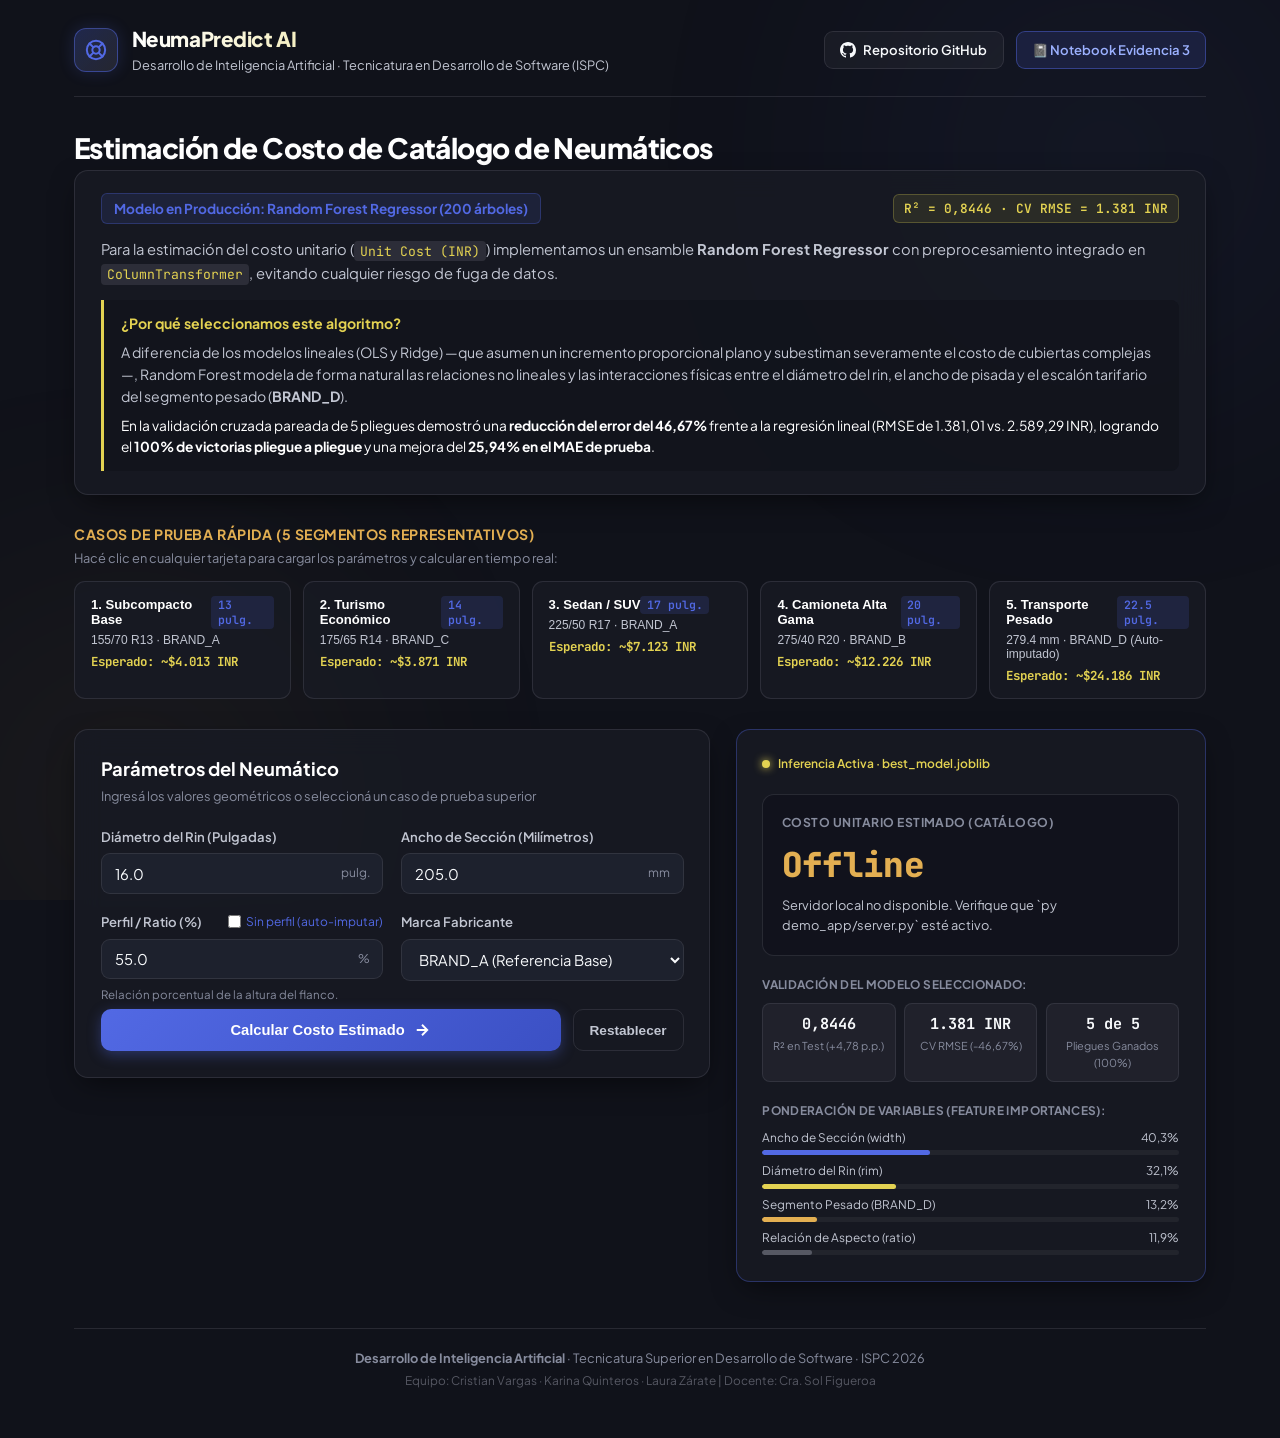
==== public/index.html @ 3ea04d49 "feat(deploy): anadir configuracion serverless y enrutamiento para despliegue en Vercel" ====
<!DOCTYPE html>
<html lang="es">
<head>
  <meta charset="UTF-8">
  <meta name="viewport" content="width=device-width, initial-scale=1.0">
  <title>Estimador de Costos de Neumáticos | Desarrollo de IA - ISPC</title>
  <meta name="description" content="Demostración interactiva en producción del modelo Random Forest Regressor para la estimación de costos unitarios de neumáticos de catálogo.">
  <link rel="stylesheet" href="style.css">
  <link rel="preconnect" href="https://fonts.googleapis.com">
  <link rel="preconnect" href="https://fonts.gstatic.com" crossorigin>
  <link href="https://fonts.googleapis.com/css2?family=Plus+Jakarta+Sans:wght@400;500;600;700;800&family=JetBrains+Mono:wght@400;600;700&display=swap" rel="stylesheet">
</head>
<body>
  <div class="app-background">
    <div class="ambient-glow glow-blue"></div>
    <div class="ambient-glow glow-gold"></div>
  </div>

  <div class="app-container">
    <!-- Barra Superior / Navegación -->
    <header class="navbar">
      <div class="brand-group">
        <div class="brand-badge">
          <svg width="22" height="22" viewBox="0 0 24 24" fill="none" stroke="currentColor" stroke-width="2.2" stroke-linecap="round" stroke-linejoin="round">
            <circle cx="12" cy="12" r="10"></circle>
            <circle cx="12" cy="12" r="4"></circle>
            <line x1="4.93" y1="4.93" x2="9.17" y2="9.17"></line>
            <line x1="14.83" y1="14.83" x2="19.07" y2="19.07"></line>
            <line x1="14.83" y1="9.17" x2="19.07" y2="4.93"></line>
            <line x1="4.93" y1="19.07" x2="9.17" y2="14.83"></line>
          </svg>
        </div>
        <div>
          <h1 class="nav-title">NeumaPredict AI</h1>
          <p class="nav-subtitle">Desarrollo de Inteligencia Artificial · Tecnicatura en Desarrollo de Software (ISPC)</p>
        </div>
      </div>
      <div class="nav-links">
        <a id="btn-github-repo" href="https://github.com/TeamYear3/Desarrollo-de-IA" target="_blank" rel="noopener" class="nav-btn btn-outline">
          <svg width="16" height="16" viewBox="0 0 24 24" fill="currentColor">
            <path d="M12 0C5.37 0 0 5.37 0 12c0 5.31 3.435 9.795 8.205 11.385.6.105.825-.255.825-.57 0-.285-.015-1.23-.015-2.235-3.015.555-3.795-.735-4.035-1.41-.135-.345-.72-1.41-1.23-1.695-.42-.225-1.02-.78-.015-.795.945-.015 1.62.87 1.845 1.23 1.08 1.815 2.805 1.305 3.495.99.105-.78.42-1.305.765-1.605-2.67-.3-5.46-1.335-5.46-5.925 0-1.305.465-2.385 1.23-3.225-.12-.3-.54-1.53.12-3.18 0 0 1.005-.315 3.3 1.23.96-.27 1.98-.405 3-.405s2.04.135 3 .405c2.295-1.56 3.3-1.23 3.3-1.23.66 1.65.24 2.88.12 3.18.765.84 1.23 1.905 1.23 3.225 0 4.605-2.805 5.625-5.475 5.925.435.375.81 1.095.81 2.22 0 1.605-.015 2.895-.015 3.3 0 .315.225.69.825.57A12.02 12.02 0 0024 12c0-6.63-5.37-12-12-12z"/>
          </svg>
          Repositorio GitHub
        </a>
        <a id="btn-notebook-link" href="https://github.com/TeamYear3/Desarrollo-de-IA/blob/main/notebooks/Evidencia_3_Optimizacion.ipynb" target="_blank" rel="noopener" class="nav-btn btn-highlight">
          📓 Notebook Evidencia 3
        </a>
      </div>
    </header>

    <!-- Sección Introductoria y Justificación del Modelo -->
    <section class="intro-section">
      <div class="intro-content">
        <h2 class="intro-title">Estimación de Costo de Catálogo de Neumáticos</h2>
        <div class="intro-card">
          <div class="intro-header">
            <span class="model-tag">Modelo en Producción: Random Forest Regressor (200 árboles)</span>
            <span class="metrics-tag">R² = 0,8446 · CV RMSE = 1.381 INR</span>
          </div>
          <p class="intro-text">
            Para la estimación del costo unitario (<span class="code-pill">Unit Cost (INR)</span>) implementamos un ensamble <strong>Random Forest Regressor</strong> con preprocesamiento integrado en <span class="code-pill">ColumnTransformer</span>, evitando cualquier riesgo de fuga de datos.
          </p>
          <div class="justification-box">
            <strong class="justification-title">¿Por qué seleccionamos este algoritmo?</strong>
            <p>
              A diferencia de los modelos lineales (OLS y Ridge) —que asumen un incremento proporcional plano y subestiman severamente el costo de cubiertas complejas—, Random Forest modela de forma natural las relaciones no lineales y las interacciones físicas entre el diámetro del rin, el ancho de pisada y el escalón tarifario del segmento pesado (<strong>BRAND_D</strong>).
            </p>
            <p class="justification-highlight">
              En la validación cruzada pareada de 5 pliegues demostró una <strong>reducción del error del 46,67%</strong> frente a la regresión lineal (RMSE de 1.381,01 vs. 2.589,29 INR), logrando el <strong>100% de victorias pliegue a pliegue</strong> y una mejora del <strong>25,94% en el MAE de prueba</strong>.
            </p>
          </div>
        </div>
      </div>
    </section>

    <!-- Casos de Prueba Rápida (5 Presets) -->
    <section class="presets-section">
      <div class="presets-header">
        <span class="presets-title">Casos de Prueba Rápida (5 Segmentos Representativos)</span>
        <span class="presets-subtitle">Hacé clic en cualquier tarjeta para cargar los parámetros y calcular en tiempo real:</span>
      </div>
      <div class="presets-grid">
        <!-- Preset 1: 13" Turismo Subcompacto -->
        <button id="preset-1" type="button" class="preset-card" data-rim="13" data-width="155" data-ratio="70" data-brand="BRAND_A">
          <div class="preset-top">
            <span class="preset-name">1. Subcompacto Base</span>
            <span class="preset-rim">13 pulg.</span>
          </div>
          <div class="preset-specs">155/70 R13 · BRAND_A</div>
          <div class="preset-cost">Esperado: ~$4.013 INR</div>
        </button>

        <!-- Preset 2: 14" Turismo Económico -->
        <button id="preset-2" type="button" class="preset-card" data-rim="14" data-width="175" data-ratio="65" data-brand="BRAND_C">
          <div class="preset-top">
            <span class="preset-name">2. Turismo Económico</span>
            <span class="preset-rim">14 pulg.</span>
          </div>
          <div class="preset-specs">175/65 R14 · BRAND_C</div>
          <div class="preset-cost">Esperado: ~$3.871 INR</div>
        </button>

        <!-- Preset 3: 17" Sedan / SUV Confort -->
        <button id="preset-3" type="button" class="preset-card" data-rim="17" data-width="225" data-ratio="50" data-brand="BRAND_A">
          <div class="preset-top">
            <span class="preset-name">3. Sedan / SUV</span>
            <span class="preset-rim">17 pulg.</span>
          </div>
          <div class="preset-specs">225/50 R17 · BRAND_A</div>
          <div class="preset-cost">Esperado: ~$7.123 INR</div>
        </button>

        <!-- Preset 4: 20" Camioneta Alta Gama -->
        <button id="preset-4" type="button" class="preset-card" data-rim="20" data-width="275" data-ratio="40" data-brand="BRAND_B">
          <div class="preset-top">
            <span class="preset-name">4. Camioneta Alta Gama</span>
            <span class="preset-rim">20 pulg.</span>
          </div>
          <div class="preset-specs">275/40 R20 · BRAND_B</div>
          <div class="preset-cost">Esperado: ~$12.226 INR</div>
        </button>

        <!-- Preset 5: 22.5" Transporte Pesado / Carga -->
        <button id="preset-5" type="button" class="preset-card" data-rim="22.5" data-width="279.4" data-ratio="" data-brand="BRAND_D">
          <div class="preset-top">
            <span class="preset-name">5. Transporte Pesado</span>
            <span class="preset-rim">22.5 pulg.</span>
          </div>
          <div class="preset-specs">279.4 mm · BRAND_D (Auto-imputado)</div>
          <div class="preset-cost">Esperado: ~$24.186 INR</div>
        </button>
      </div>
    </section>

    <!-- Contenido Principal: Formulario y Panel de Resultados -->
    <main class="main-layout">
      <!-- Tarjeta Formulario -->
      <div class="panel form-panel">
        <div class="panel-header">
          <h3 class="panel-title">Parámetros del Neumático</h3>
          <p class="panel-desc">Ingresá los valores geométricos o seleccioná un caso de prueba superior</p>
        </div>

        <form id="prediction-form" class="prediction-form">
          <div class="form-grid">
            <!-- Diámetro del Rin -->
            <div class="field-group">
              <label for="input-rim" class="field-label">
                Diámetro del Rin (Pulgadas)
              </label>
              <div class="field-input-box">
                <input type="number" id="input-rim" name="rim" step="0.5" min="10" max="30" value="16.0" required class="input-control">
                <span class="input-unit">pulg.</span>
              </div>
            </div>

            <!-- Ancho de Sección -->
            <div class="field-group">
              <label for="input-width" class="field-label">
                Ancho de Sección (Milímetros)
              </label>
              <div class="field-input-box">
                <input type="number" id="input-width" name="width" step="0.1" min="100" max="400" value="205.0" required class="input-control">
                <span class="input-unit">mm</span>
              </div>
            </div>

            <!-- Perfil / Aspect Ratio -->
            <div class="field-group">
              <div class="field-label-row">
                <label for="input-ratio" class="field-label">Perfil / Ratio (%)</label>
                <label class="auto-ratio-check">
                  <input type="checkbox" id="chk-auto-ratio"> Sin perfil (auto-imputar)
                </label>
              </div>
              <div class="field-input-box">
                <input type="number" id="input-ratio" name="ratio" step="1" min="20" max="100" value="55.0" class="input-control">
                <span class="input-unit">%</span>
              </div>
              <span id="ratio-hint" class="field-hint">Relación porcentual de la altura del flanco.</span>
            </div>

            <!-- Marca Fabricante -->
            <div class="field-group">
              <label for="select-brand" class="field-label">Marca Fabricante</label>
              <div class="field-input-box">
                <select id="select-brand" name="brand" class="select-control" required>
                  <option value="BRAND_A">BRAND_A (Referencia Base)</option>
                  <option value="BRAND_B">BRAND_B (Comercial Estándar)</option>
                  <option value="BRAND_C">BRAND_C (Económico Urbano)</option>
                  <option value="BRAND_D">BRAND_D (Industrial / Pesado)</option>
                </select>
              </div>
            </div>
          </div>

          <div class="form-buttons">
            <button id="btn-submit" type="submit" class="btn-calculate">
              <span class="btn-text">Calcular Costo Estimado</span>
              <svg width="18" height="18" viewBox="0 0 24 24" fill="none" stroke="currentColor" stroke-width="2.5">
                <path d="M5 12h14M12 5l7 7-7 7"/>
              </svg>
            </button>
            <button id="btn-reset" type="button" class="btn-reset">Restablecer</button>
          </div>
        </form>
      </div>

      <!-- Tarjeta Resultados -->
      <div id="result-panel" class="panel result-panel">
        <div class="result-status">
          <span class="status-dot"></span>
          <span class="status-label">Inferencia Activa · best_model.joblib</span>
        </div>

        <div class="price-display-card">
          <span class="price-label">Costo Unitario Estimado (Catálogo)</span>
          <div class="price-value-row">
            <span id="result-price" class="price-value">$6,016.24 INR</span>
          </div>
          <p id="result-specs-summary" class="specs-summary">
            Neumático 205/55 R16 · Fabricante BRAND_A
          </p>
        </div>

        <!-- Métricas Clave de Validación -->
        <div class="metrics-panel">
          <div class="metrics-title">Validación del Modelo Seleccionado:</div>
          <div class="metrics-row">
            <div class="metric-card">
              <span class="metric-number">0,8446</span>
              <span class="metric-caption">R² en Test (+4,78 p.p.)</span>
            </div>
            <div class="metric-card">
              <span class="metric-number">1.381 INR</span>
              <span class="metric-caption">CV RMSE (-46,67%)</span>
            </div>
            <div class="metric-card">
              <span class="metric-number">5 de 5</span>
              <span class="metric-caption">Pliegues Ganados (100%)</span>
            </div>
          </div>
        </div>

        <!-- Importancia de Factores -->
        <div class="factors-section">
          <div class="factors-title">Ponderación de Variables (Feature Importances):</div>
          <div class="factors-list">
            <div class="factor-item">
              <div class="factor-header"><span>Ancho de Sección (width)</span><span>40,3%</span></div>
              <div class="factor-bar-bg"><div class="factor-bar-fill fill-blue" style="width: 40.3%;"></div></div>
            </div>
            <div class="factor-item">
              <div class="factor-header"><span>Diámetro del Rin (rim)</span><span>32,1%</span></div>
              <div class="factor-bar-bg"><div class="factor-bar-fill fill-gold" style="width: 32.1%;"></div></div>
            </div>
            <div class="factor-item">
              <div class="factor-header"><span>Segmento Pesado (BRAND_D)</span><span>13,2%</span></div>
              <div class="factor-bar-bg"><div class="factor-bar-fill fill-ochre" style="width: 13.2%;"></div></div>
            </div>
            <div class="factor-item">
              <div class="factor-header"><span>Relación de Aspecto (ratio)</span><span>11,9%</span></div>
              <div class="factor-bar-bg"><div class="factor-bar-fill fill-slate" style="width: 11.9%;"></div></div>
            </div>
          </div>
        </div>
      </div>
    </main>

    <!-- Pie Institucional -->
    <footer class="app-footer">
      <p><strong>Desarrollo de Inteligencia Artificial</strong> · Tecnicatura Superior en Desarrollo de Software · ISPC 2026</p>
      <p class="footer-names">Equipo: Cristian Vargas · Karina Quinteros · Laura Zárate | Docente: Cra. Sol Figueroa</p>
    </footer>
  </div>

  <script src="app.js"></script>
</body>
</html>
---- public/style.css ----
/* ==========================================================================
   NeumaPredict AI - Design System con Paleta Oficial del Proyecto
   Colores del Usuario: #5269E4, #E3D252, #E3AF52, #565863, #636256
   ISPC - Tecnicatura Superior en Desarrollo de Software
   ========================================================================== */

:root {
  /* Paleta Provista por el Usuario */
  --color-blue: #5269E4;
  --color-gold: #E3D252;
  --color-ochre: #E3AF52;
  --color-slate: #565863;
  --color-charcoal: #636256;

  /* Superficies y Fondos */
  --bg-base: #10121a;
  --bg-card: rgba(24, 27, 36, 0.85);
  --bg-card-hover: rgba(32, 36, 48, 0.95);
  --bg-card-solid: #181b24;
  --bg-input: #1d212d;

  /* Bordes */
  --border-light: rgba(86, 88, 99, 0.35);
  --border-hover: rgba(82, 105, 228, 0.6);
  --border-accent: rgba(227, 210, 82, 0.4);

  /* Tipografía */
  --text-primary: #f8fafc;
  --text-secondary: #c2c6d2;
  --text-tertiary: #878c9e;

  /* Fuentes */
  --font-sans: 'Plus Jakarta Sans', system-ui, -apple-system, sans-serif;
  --font-mono: 'JetBrains Mono', monospace;

  /* Sombras y Luces */
  --shadow-card: 0 10px 30px -8px rgba(0, 0, 0, 0.6);
  --glow-blue: 0 0 25px rgba(82, 105, 228, 0.25);
  --glow-gold: 0 0 25px rgba(227, 210, 82, 0.2);

  /* Transición */
  --transition: 0.22s cubic-bezier(0.4, 0, 0.2, 1);
}

/* Reset Global */
*, *::before, *::after {
  box-sizing: border-box;
  margin: 0;
  padding: 0;
}

body {
  font-family: var(--font-sans);
  background-color: var(--bg-base);
  color: var(--text-primary);
  line-height: 1.55;
  min-height: 100vh;
  position: relative;
  overflow-x: hidden;
  -webkit-font-smoothing: antialiased;
}

/* Fondo Ambiental con Luces Suaves */
.app-background {
  position: fixed;
  inset: 0;
  pointer-events: none;
  z-index: 0;
  overflow: hidden;
}

.ambient-glow {
  position: absolute;
  border-radius: 50%;
  filter: blur(140px);
  opacity: 0.16;
}

.glow-blue {
  width: 550px;
  height: 550px;
  background: radial-gradient(circle, var(--color-blue) 0%, transparent 70%);
  top: -120px;
  right: -100px;
}

.glow-gold {
  width: 500px;
  height: 500px;
  background: radial-gradient(circle, var(--color-ochre) 0%, transparent 70%);
  bottom: -150px;
  left: -120px;
}

/* Contenedor */
.app-container {
  position: relative;
  z-index: 1;
  max-width: 1180px;
  margin: 0 auto;
  padding: 1.5rem 1.5rem 3rem;
  display: flex;
  flex-direction: column;
  gap: 1.85rem;
}

/* Navbar */
.navbar {
  display: flex;
  align-items: center;
  justify-content: space-between;
  flex-wrap: wrap;
  gap: 1rem;
  padding-bottom: 1.25rem;
  border-bottom: 1px solid var(--border-light);
}

.brand-group {
  display: flex;
  align-items: center;
  gap: 0.85rem;
}

.brand-badge {
  width: 44px;
  height: 44px;
  border-radius: 12px;
  background: linear-gradient(135deg, rgba(82, 105, 228, 0.25), rgba(86, 88, 99, 0.3));
  border: 1px solid rgba(82, 105, 228, 0.5);
  display: flex;
  align-items: center;
  justify-content: center;
  color: var(--color-blue);
  box-shadow: 0 0 16px rgba(82, 105, 228, 0.2);
}

.nav-title {
  font-size: 1.28rem;
  font-weight: 800;
  letter-spacing: -0.02em;
  background: linear-gradient(to right, #ffffff, var(--color-gold));
  -webkit-background-clip: text;
  -webkit-text-fill-color: transparent;
}

.nav-subtitle {
  font-size: 0.8rem;
  color: var(--text-secondary);
}

.nav-links {
  display: flex;
  align-items: center;
  gap: 0.75rem;
}

.nav-btn {
  display: inline-flex;
  align-items: center;
  gap: 0.45rem;
  padding: 0.5rem 0.95rem;
  border-radius: 9px;
  font-size: 0.82rem;
  font-weight: 600;
  text-decoration: none;
  transition: var(--transition);
}

.btn-outline {
  color: var(--text-primary);
  background: rgba(255, 255, 255, 0.04);
  border: 1px solid var(--border-light);
}

.btn-outline:hover {
  background: rgba(255, 255, 255, 0.08);
  border-color: var(--color-slate);
  transform: translateY(-1px);
}

.btn-highlight {
  background: rgba(82, 105, 228, 0.15);
  border: 1px solid rgba(82, 105, 228, 0.45);
  color: #9cb1ff;
}

.btn-highlight:hover {
  background: rgba(82, 105, 228, 0.28);
  border-color: var(--color-blue);
  color: #ffffff;
  transform: translateY(-1px);
}

/* Sección Introductoria */
.intro-section {
  display: flex;
  flex-direction: column;
  gap: 0.85rem;
}

.intro-title {
  font-size: 1.75rem;
  font-weight: 800;
  letter-spacing: -0.02em;
  color: #ffffff;
}

.intro-card {
  background: var(--bg-card);
  backdrop-filter: blur(14px);
  border: 1px solid var(--border-light);
  border-radius: 14px;
  padding: 1.4rem 1.6rem;
  display: flex;
  flex-direction: column;
  gap: 0.9rem;
  box-shadow: var(--shadow-card);
}

.intro-header {
  display: flex;
  align-items: center;
  justify-content: space-between;
  flex-wrap: wrap;
  gap: 0.6rem;
}

.model-tag {
  font-size: 0.85rem;
  font-weight: 700;
  color: var(--color-blue);
  background: rgba(82, 105, 228, 0.12);
  padding: 0.25rem 0.75rem;
  border-radius: 6px;
  border: 1px solid rgba(82, 105, 228, 0.3);
}

.metrics-tag {
  font-family: var(--font-mono);
  font-size: 0.8rem;
  font-weight: 600;
  color: var(--color-gold);
  background: rgba(227, 210, 82, 0.1);
  padding: 0.25rem 0.65rem;
  border-radius: 6px;
  border: 1px solid rgba(227, 210, 82, 0.25);
}

.intro-text {
  font-size: 0.92rem;
  color: var(--text-secondary);
  line-height: 1.6;
}

.code-pill {
  font-family: var(--font-mono);
  font-size: 0.82rem;
  padding: 0.12rem 0.4rem;
  border-radius: 4px;
  background: rgba(86, 88, 99, 0.35);
  color: var(--color-gold);
}

.justification-box {
  background: rgba(16, 18, 26, 0.6);
  border-left: 3px solid var(--color-gold);
  border-radius: 0 8px 8px 0;
  padding: 0.85rem 1.1rem;
  font-size: 0.88rem;
  color: var(--text-secondary);
  display: flex;
  flex-direction: column;
  gap: 0.45rem;
}

.justification-title {
  color: var(--color-gold);
  font-size: 0.88rem;
  font-weight: 700;
}

.justification-highlight {
  color: #ffffff;
  font-size: 0.86rem;
}

/* Sección de Presets Rápidos */
.presets-section {
  display: flex;
  flex-direction: column;
  gap: 0.75rem;
}

.presets-header {
  display: flex;
  flex-direction: column;
  gap: 0.2rem;
}

.presets-title {
  font-size: 0.88rem;
  font-weight: 700;
  color: var(--color-ochre);
  text-transform: uppercase;
  letter-spacing: 0.04em;
}

.presets-subtitle {
  font-size: 0.8rem;
  color: var(--text-tertiary);
}

.presets-grid {
  display: grid;
  grid-template-columns: repeat(auto-fit, minmax(210px, 1fr));
  gap: 0.75rem;
}

.preset-card {
  background: var(--bg-card);
  border: 1px solid var(--border-light);
  border-radius: 11px;
  padding: 0.85rem 1rem;
  color: var(--text-primary);
  cursor: pointer;
  text-align: left;
  display: flex;
  flex-direction: column;
  gap: 0.25rem;
  transition: var(--transition);
}

.preset-card:hover {
  background: var(--bg-card-hover);
  border-color: var(--color-blue);
  transform: translateY(-2px);
  box-shadow: 0 6px 18px rgba(82, 105, 228, 0.2);
}

.preset-card:active {
  transform: translateY(0);
}

.preset-top {
  display: flex;
  align-items: center;
  justify-content: space-between;
}

.preset-name {
  font-size: 0.82rem;
  font-weight: 700;
  color: #ffffff;
}

.preset-rim {
  font-family: var(--font-mono);
  font-size: 0.72rem;
  font-weight: 600;
  color: var(--color-blue);
  background: rgba(82, 105, 228, 0.15);
  padding: 0.1rem 0.4rem;
  border-radius: 4px;
}

.preset-specs {
  font-size: 0.75rem;
  color: var(--text-secondary);
}

.preset-cost {
  font-family: var(--font-mono);
  font-size: 0.78rem;
  font-weight: 700;
  color: var(--color-gold);
  margin-top: 0.15rem;
}

/* Layout Principal (Formulario y Resultados) */
.main-layout {
  display: grid;
  grid-template-columns: 1.15fr 0.85fr;
  gap: 1.6rem;
  align-items: start;
}

@media (max-width: 900px) {
  .main-layout {
    grid-template-columns: 1fr;
  }
}

/* Paneles */
.panel {
  background: var(--bg-card);
  backdrop-filter: blur(14px);
  border: 1px solid var(--border-light);
  border-radius: 14px;
  padding: 1.6rem;
  box-shadow: var(--shadow-card);
  display: flex;
  flex-direction: column;
  gap: 1.25rem;
}

.panel-header {
  display: flex;
  flex-direction: column;
  gap: 0.2rem;
}

.panel-title {
  font-size: 1.15rem;
  font-weight: 700;
  color: #ffffff;
}

.panel-desc {
  font-size: 0.8rem;
  color: var(--text-tertiary);
}

/* Grid del Formulario */
.form-grid {
  display: grid;
  grid-template-columns: 1fr 1fr;
  gap: 1.1rem;
}

@media (max-width: 600px) {
  .form-grid {
    grid-template-columns: 1fr;
  }
}

.field-group {
  display: flex;
  flex-direction: column;
  gap: 0.4rem;
}

.field-label {
  font-size: 0.82rem;
  font-weight: 600;
  color: var(--text-secondary);
}

.field-label-row {
  display: flex;
  align-items: center;
  justify-content: space-between;
}

.auto-ratio-check {
  font-size: 0.75rem;
  color: var(--color-blue);
  cursor: pointer;
  display: flex;
  align-items: center;
  gap: 0.35rem;
}

.auto-ratio-check input {
  accent-color: var(--color-blue);
  cursor: pointer;
}

.field-input-box {
  position: relative;
  display: flex;
  align-items: center;
}

.input-control, .select-control {
  width: 100%;
  background: var(--bg-input);
  border: 1px solid var(--border-light);
  border-radius: 9px;
  padding: 0.65rem 0.85rem;
  font-size: 0.92rem;
  font-family: inherit;
  color: var(--text-primary);
  transition: var(--transition);
}

.input-control:focus, .select-control:focus {
  outline: none;
  border-color: var(--color-blue);
  box-shadow: 0 0 0 3px rgba(82, 105, 228, 0.25);
}

.input-control:disabled {
  opacity: 0.45;
  cursor: not-allowed;
  background: rgba(16, 18, 26, 0.6);
}

.input-unit {
  position: absolute;
  right: 0.85rem;
  font-size: 0.75rem;
  color: var(--text-tertiary);
  pointer-events: none;
}

.field-hint {
  font-size: 0.72rem;
  color: var(--text-tertiary);
}

.form-buttons {
  display: flex;
  gap: 0.75rem;
  margin-top: 0.35rem;
}

.btn-calculate {
  flex: 1;
  display: inline-flex;
  align-items: center;
  justify-content: center;
  gap: 0.5rem;
  background: linear-gradient(135deg, var(--color-blue), #3b50c4);
  color: #ffffff;
  border: none;
  border-radius: 10px;
  padding: 0.75rem 1.3rem;
  font-size: 0.92rem;
  font-weight: 700;
  cursor: pointer;
  transition: var(--transition);
  box-shadow: 0 4px 14px rgba(82, 105, 228, 0.35);
}

.btn-calculate:hover {
  background: linear-gradient(135deg, #4258d4, #2f43aa);
  transform: translateY(-1px);
  box-shadow: 0 6px 18px rgba(82, 105, 228, 0.45);
}

.btn-reset {
  background: transparent;
  border: 1px solid var(--border-light);
  color: var(--text-secondary);
  border-radius: 10px;
  padding: 0.75rem 1rem;
  font-size: 0.85rem;
  font-weight: 600;
  cursor: pointer;
  transition: var(--transition);
}

.btn-reset:hover {
  background: rgba(255, 255, 255, 0.05);
  color: var(--text-primary);
  border-color: var(--color-slate);
}

/* Panel de Resultados */
.result-panel {
  border-color: rgba(82, 105, 228, 0.35);
  position: sticky;
  top: 1.5rem;
}

.result-status {
  display: flex;
  align-items: center;
  gap: 0.45rem;
  font-size: 0.75rem;
  font-weight: 600;
  color: var(--color-gold);
}

.status-dot {
  width: 8px;
  height: 8px;
  border-radius: 50%;
  background: var(--color-gold);
  box-shadow: 0 0 8px var(--color-gold);
  animation: pulseDot 2s infinite ease-in-out;
}

@keyframes pulseDot {
  0%, 100% { opacity: 1; transform: scale(1); }
  50% { opacity: 0.4; transform: scale(0.85); }
}

.price-display-card {
  background: rgba(16, 18, 26, 0.7);
  border: 1px solid var(--border-light);
  border-radius: 12px;
  padding: 1.15rem;
  display: flex;
  flex-direction: column;
  gap: 0.35rem;
}

.price-label {
  font-size: 0.76rem;
  font-weight: 700;
  color: var(--text-tertiary);
  text-transform: uppercase;
  letter-spacing: 0.04em;
}

.price-value-row {
  display: flex;
  align-items: baseline;
  justify-content: space-between;
}

.price-value {
  font-family: var(--font-mono);
  font-size: 2.15rem;
  font-weight: 800;
  color: var(--color-gold);
  letter-spacing: -0.02em;
  transition: var(--transition);
}

.specs-summary {
  font-size: 0.8rem;
  color: var(--text-secondary);
}

/* Métricas en Resultados */
.metrics-panel {
  display: flex;
  flex-direction: column;
  gap: 0.55rem;
}

.metrics-title {
  font-size: 0.74rem;
  font-weight: 700;
  color: var(--text-tertiary);
  text-transform: uppercase;
  letter-spacing: 0.03em;
}

.metrics-row {
  display: grid;
  grid-template-columns: repeat(3, 1fr);
  gap: 0.55rem;
}

.metric-card {
  background: rgba(86, 88, 99, 0.15);
  border: 1px solid var(--border-light);
  border-radius: 8px;
  padding: 0.55rem 0.35rem;
  text-align: center;
  display: flex;
  flex-direction: column;
  gap: 0.15rem;
}

.metric-number {
  font-family: var(--font-mono);
  font-size: 0.95rem;
  font-weight: 700;
  color: var(--text-primary);
}

.metric-caption {
  font-size: 0.68rem;
  color: var(--text-tertiary);
}

/* Factores de Importancia */
.factors-section {
  display: flex;
  flex-direction: column;
  gap: 0.55rem;
}

.factors-title {
  font-size: 0.74rem;
  font-weight: 700;
  color: var(--text-tertiary);
  text-transform: uppercase;
  letter-spacing: 0.03em;
}

.factors-list {
  display: flex;
  flex-direction: column;
  gap: 0.45rem;
}

.factor-item {
  display: flex;
  flex-direction: column;
  gap: 0.18rem;
}

.factor-header {
  display: flex;
  justify-content: space-between;
  font-size: 0.74rem;
  color: var(--text-secondary);
}

.factor-bar-bg {
  width: 100%;
  height: 5px;
  background: rgba(255, 255, 255, 0.05);
  border-radius: 9999px;
  overflow: hidden;
}

.factor-bar-fill {
  height: 100%;
  border-radius: 9999px;
  transition: width 0.6s cubic-bezier(0.4, 0, 0.2, 1);
}

.fill-blue {
  background: var(--color-blue);
}

.fill-gold {
  background: var(--color-gold);
}

.fill-ochre {
  background: var(--color-ochre);
}

.fill-slate {
  background: var(--color-slate);
}

/* Pie Institucional */
.app-footer {
  margin-top: 1rem;
  padding-top: 1.25rem;
  border-top: 1px solid var(--border-light);
  text-align: center;
  font-size: 0.8rem;
  color: var(--text-tertiary);
  display: flex;
  flex-direction: column;
  gap: 0.2rem;
}

.footer-names {
  font-size: 0.74rem;
  color: var(--color-slate);
}
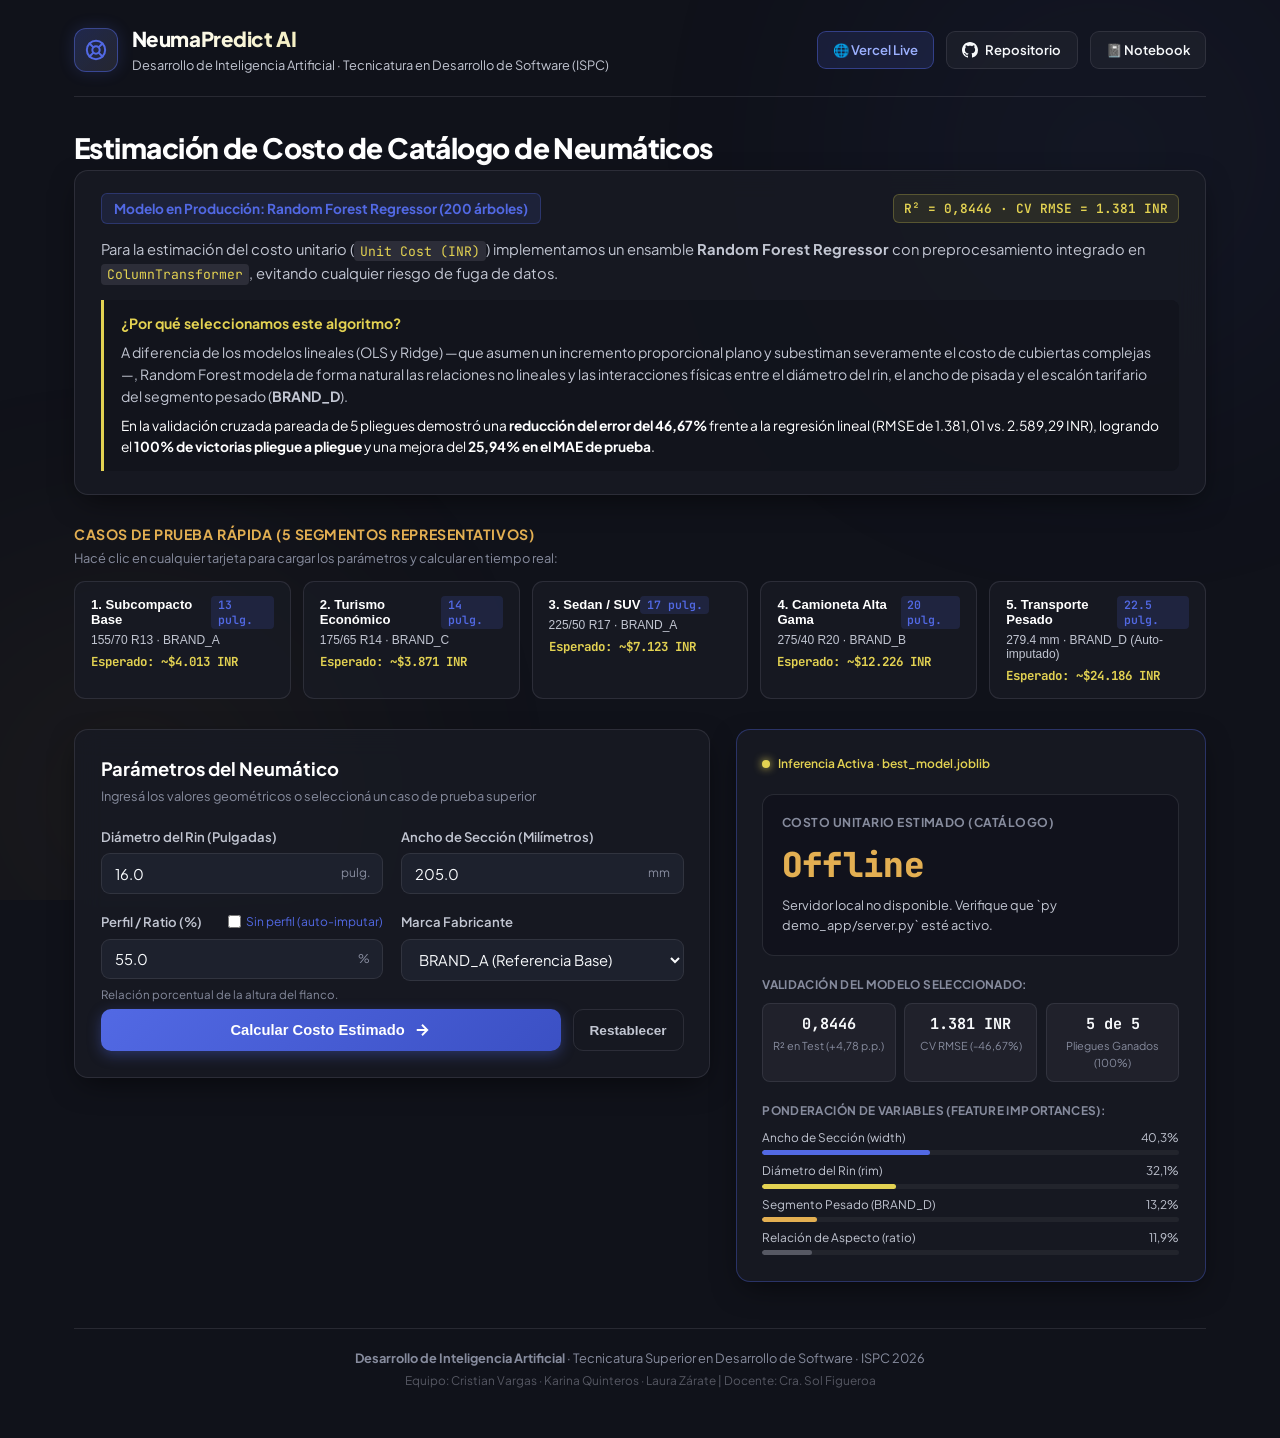
==== commit aab7d10b: "docs: incorporar enlace de despliegue en produccion Vercel en documentacion y landing" ====
--- a/public/index.html
+++ b/public/index.html
@@ -36,14 +36,17 @@
         </div>
       </div>
       <div class="nav-links">
+        <a id="btn-vercel-live" href="https://desarrollo-de-ia.vercel.app/" target="_blank" rel="noopener" class="nav-btn btn-highlight">
+          🌐 Vercel Live
+        </a>
         <a id="btn-github-repo" href="https://github.com/TeamYear3/Desarrollo-de-IA" target="_blank" rel="noopener" class="nav-btn btn-outline">
           <svg width="16" height="16" viewBox="0 0 24 24" fill="currentColor">
             <path d="M12 0C5.37 0 0 5.37 0 12c0 5.31 3.435 9.795 8.205 11.385.6.105.825-.255.825-.57 0-.285-.015-1.23-.015-2.235-3.015.555-3.795-.735-4.035-1.41-.135-.345-.72-1.41-1.23-1.695-.42-.225-1.02-.78-.015-.795.945-.015 1.62.87 1.845 1.23 1.08 1.815 2.805 1.305 3.495.99.105-.78.42-1.305.765-1.605-2.67-.3-5.46-1.335-5.46-5.925 0-1.305.465-2.385 1.23-3.225-.12-.3-.54-1.53.12-3.18 0 0 1.005-.315 3.3 1.23.96-.27 1.98-.405 3-.405s2.04.135 3 .405c2.295-1.56 3.3-1.23 3.3-1.23.66 1.65.24 2.88.12 3.18.765.84 1.23 1.905 1.23 3.225 0 4.605-2.805 5.625-5.475 5.925.435.375.81 1.095.81 2.22 0 1.605-.015 2.895-.015 3.3 0 .315.225.69.825.57A12.02 12.02 0 0024 12c0-6.63-5.37-12-12-12z"/>
           </svg>
-          Repositorio GitHub
+          Repositorio
         </a>
-        <a id="btn-notebook-link" href="https://github.com/TeamYear3/Desarrollo-de-IA/blob/main/notebooks/Evidencia_3_Optimizacion.ipynb" target="_blank" rel="noopener" class="nav-btn btn-highlight">
-          📓 Notebook Evidencia 3
+        <a id="btn-notebook-link" href="https://github.com/TeamYear3/Desarrollo-de-IA/blob/main/notebooks/Evidencia_3_Optimizacion.ipynb" target="_blank" rel="noopener" class="nav-btn btn-outline">
+          📓 Notebook
         </a>
       </div>
     </header>
